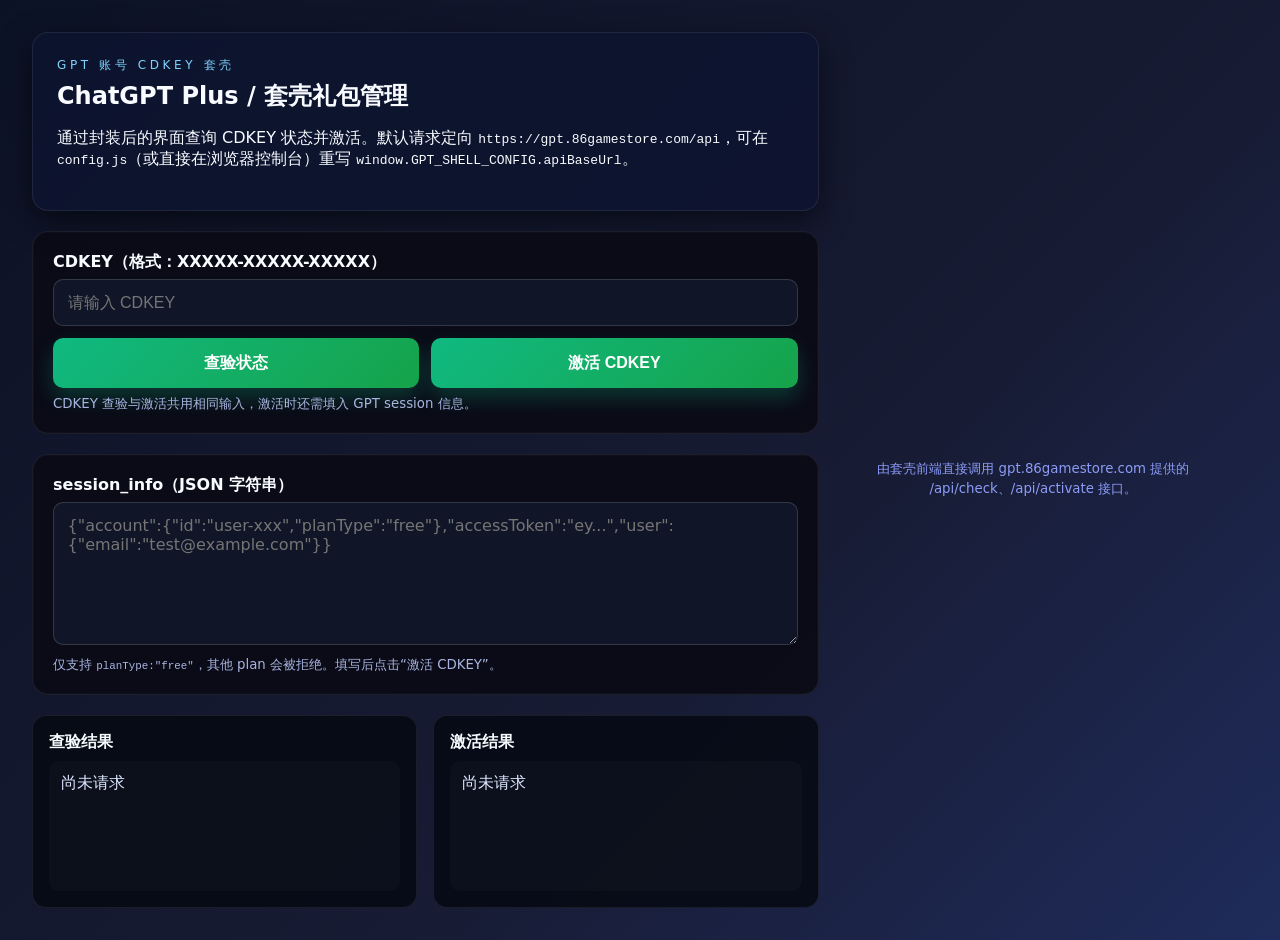
==== index.html @ e4130c11 "Add GPT CDKEY shell" ====
﻿<!doctype html>
<html lang="zh">
  <head>
    <meta charset="utf-8" />
    <meta name="viewport" content="width=device-width, initial-scale=1" />
    <title>GPT CDKEY 套壳</title>
    <link rel="stylesheet" href="styles.css" />
  </head>
  <body>
    <main class="shell-app">
      <section class="intro">
        <p class="eyebrow">GPT 账号 CDKEY 套壳</p>
        <h1>ChatGPT Plus / 套壳礼包管理</h1>
        <p>
          通过封装后的界面查询 CDKEY 状态并激活。默认请求定向
          <code>https://gpt.86gamestore.com/api</code>，可在
          <code>config.js</code>（或直接在浏览器控制台）重写
          <code>window.GPT_SHELL_CONFIG.apiBaseUrl</code>。
        </p>
      </section>

      <section class="card">
        <label for="cdkey-input">CDKEY（格式：XXXXX-XXXXX-XXXXX）</label>
        <input id="cdkey-input" type="text" placeholder="请输入 CDKEY" maxlength="30" autocomplete="off" />
        <div class="button-row">
          <button id="check-button" type="button">查验状态</button>
          <button id="activate-button" type="button">激活 CDKEY</button>
        </div>
        <small class="hint">
          CDKEY 查验与激活共用相同输入，激活时还需填入 GPT session 信息。
        </small>
      </section>

      <section class="card">
        <label for="session-info">session_info（JSON 字符串）</label>
        <textarea id="session-info" rows="6" placeholder='{"account":{"id":"user-xxx","planType":"free"},"accessToken":"ey...","user":{"email":"test@example.com"}}'></textarea>
        <small class="hint">
          仅支持 <code>planType:"free"</code>，其他 plan 会被拒绝。填写后点击“激活 CDKEY”。
        </small>
      </section>

      <section class="results" aria-live="polite">
        <div class="result-card">
          <h2>查验结果</h2>
          <pre id="check-result">尚未请求</pre>
        </div>
        <div class="result-card">
          <h2>激活结果</h2>
          <pre id="activate-result">尚未请求</pre>
        </div>
      </section>
    </main>

    <footer>
      <small>由套壳前端直接调用 gpt.86gamestore.com 提供的 /api/check、/api/activate 接口。</small>
    </footer>

    <script type="module" src="app.js"></script>
  </body>
</html>
---- styles.css ----
﻿:root {
  color-scheme: light;
  font-family: "Noto Sans SC", "Segoe UI", system-ui, sans-serif;
  background-color: #0f111a;
  color: #f8fbff;
}
* {
  box-sizing: border-box;
}
body {
  margin: 0;
  min-height: 100vh;
  background: linear-gradient(135deg, #0c1226, #171b33 60%, #1f2b5a);
  display: flex;
  align-items: center;
  justify-content: center;
  padding: 2rem;
}
.shell-app {
  width: min(960px, 100%);
  display: flex;
  flex-direction: column;
  gap: 1.25rem;
}
.intro {
  background: rgba(13, 21, 48, 0.85);
  border: 1px solid rgba(255, 255, 255, 0.08);
  border-radius: 16px;
  padding: 1.5rem;
  box-shadow: 0 10px 30px rgba(0, 0, 0, 0.55);
}
.eyebrow {
  text-transform: uppercase;
  letter-spacing: 0.3em;
  font-size: 0.75rem;
  margin: 0;
  color: #7dd3fc;
}
.intro h1 {
  margin: 0.4rem 0;
}
.card {
  background: rgba(10, 10, 22, 0.9);
  border-radius: 16px;
  padding: 1.25rem;
  border: 1px solid rgba(255, 255, 255, 0.08);
  box-shadow: inset 0 0 0 1px rgba(255, 255, 255, 0.02);
}
.card label {
  display: block;
  font-weight: 600;
  margin-bottom: 0.35rem;
}
.card input,
.card textarea {
  width: 100%;
  border-radius: 10px;
  border: 1px solid rgba(255, 255, 255, 0.15);
  background: rgba(20, 30, 52, 0.6);
  padding: 0.85rem;
  font-size: 1rem;
  color: inherit;
}
.card textarea {
  font-family: "Noto Sans SC", "Segoe UI", system-ui, sans-serif;
  resize: vertical;
}
.button-row {
  margin-top: 0.75rem;
  display: flex;
  gap: 0.75rem;
}
button {
  flex: 1;
  padding: 0.9rem 1.2rem;
  border: none;
  border-radius: 10px;
  font-size: 1rem;
  font-weight: 600;
  cursor: pointer;
  transition: transform 0.15s ease, box-shadow 0.15s ease;
  background: linear-gradient(135deg, #10b981, #16a34a);
  color: #fff;
  box-shadow: 0 10px 20px rgba(16, 185, 129, 0.25);
}
button:active {
  transform: translateY(1px);
}
button[disabled] {
  opacity: 0.5;
  cursor: not-allowed;
  box-shadow: none;
}
.hint {
  display: block;
  margin-top: 0.45rem;
  color: #a8b5e0;
}
.results {
  display: grid;
  grid-template-columns: repeat(auto-fit, minmax(280px, 1fr));
  gap: 1rem;
}
.result-card {
  background: rgba(6, 10, 20, 0.9);
  border-radius: 14px;
  padding: 1rem;
  border: 1px solid rgba(255, 255, 255, 0.08);
}
.result-card h2 {
  margin: 0 0 0.5rem;
  font-size: 1rem;
}
.result-card pre {
  margin: 0;
  white-space: pre-wrap;
  font-family: "JetBrains Mono", "SFMono-Regular", Consolas, monospace;
  background: rgba(255, 255, 255, 0.02);
  border-radius: 10px;
  padding: 0.75rem;
  min-height: 130px;
  color: #dce6ff;
}
footer {
  margin-top: 1rem;
  text-align: center;
  color: #8c9bf6;
}
@media (max-width: 640px) {
  body {
    padding: 1rem;
  }
  button {
    font-size: 0.95rem;
  }
}
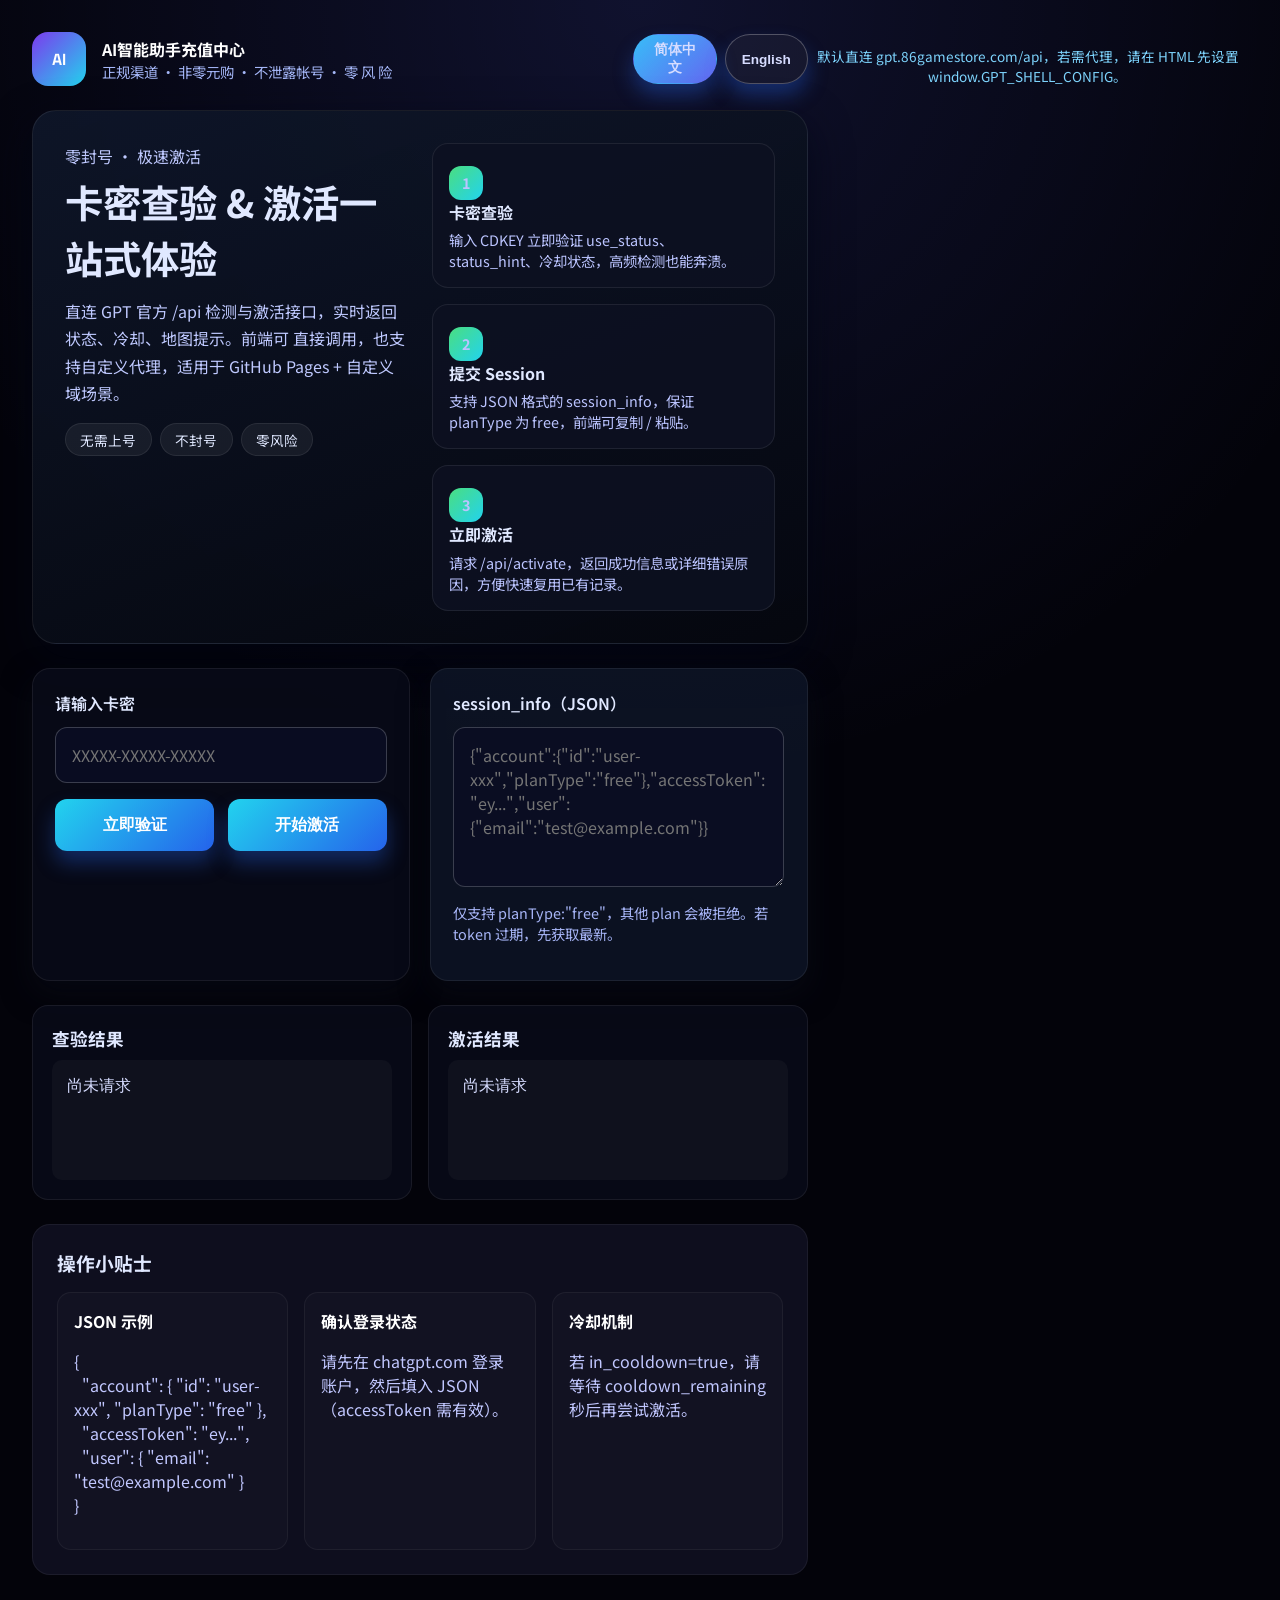
==== commit e9080b67: "Restyle shell UI" ====
--- a/index.html
+++ b/index.html
@@ -4,55 +4,121 @@
     <meta charset="utf-8" />
     <meta name="viewport" content="width=device-width, initial-scale=1" />
     <title>GPT CDKEY 套壳</title>
+    <link rel="preconnect" href="https://fonts.googleapis.com" />
+    <link rel="preconnect" href="https://fonts.gstatic.com" crossorigin />
+    <link
+      href="https://fonts.googleapis.com/css2?family=Noto+Sans+SC:wght@400;500;700&family=Space+Grotesk:wght@500;700&display=swap"
+      rel="stylesheet"
+    />
     <link rel="stylesheet" href="styles.css" />
   </head>
   <body>
-    <main class="shell-app">
-      <section class="intro">
-        <p class="eyebrow">GPT 账号 CDKEY 套壳</p>
-        <h1>ChatGPT Plus / 套壳礼包管理</h1>
-        <p>
-          通过封装后的界面查询 CDKEY 状态并激活。默认请求定向
-          <code>https://gpt.86gamestore.com/api</code>，可在
-          <code>config.js</code>（或直接在浏览器控制台）重写
-          <code>window.GPT_SHELL_CONFIG.apiBaseUrl</code>。
-        </p>
+    <div class="shell-pro">
+      <header class="shell-pro__header">
+        <div class="shell-pro__logo">
+          <span class="logo-mark">AI</span>
+          <div>
+            <strong>AI智能助手充值中心</strong>
+            <p>正规渠道 · 非零元购 · 不泄露帐号 · 零 风 险</p>
+          </div>
+        </div>
+        <div class="shell-pro__lang">
+          <button class="lang active">简体中文</button>
+          <button class="lang">English</button>
+        </div>
+      </header>
+
+      <section class="shell-pro__hero">
+        <div class="hero__content">
+          <p class="eyebrow">零封号 · 极速激活</p>
+          <h1>卡密查验 &amp; 激活一站式体验</h1>
+          <p>
+            直连 GPT 官方 /api 检测与激活接口，实时返回状态、冷却、地图提示。前端可
+            直接调用，也支持自定义代理，适用于 GitHub Pages + 自定义域场景。
+          </p>
+          <div class="hero__badges">
+            <span>无需上号</span>
+            <span>不封号</span>
+            <span>零风险</span>
+          </div>
+        </div>
+        <div class="hero__steps">
+          <article>
+            <p class="step-index">1</p>
+            <h3>卡密查验</h3>
+            <p>输入 CDKEY 立即验证 use_status、status_hint、冷却状态，高频检测也能奔溃。</p>
+          </article>
+          <article>
+            <p class="step-index">2</p>
+            <h3>提交 Session</h3>
+            <p>支持 JSON 格式的 session_info，保证 planType 为 free，前端可复制 / 粘贴。</p>
+          </article>
+          <article>
+            <p class="step-index">3</p>
+            <h3>立即激活</h3>
+            <p>请求 /api/activate，返回成功信息或详细错误原因，方便快速复用已有记录。</p>
+          </article>
+        </div>
       </section>
 
-      <section class="card">
-        <label for="cdkey-input">CDKEY（格式：XXXXX-XXXXX-XXXXX）</label>
-        <input id="cdkey-input" type="text" placeholder="请输入 CDKEY" maxlength="30" autocomplete="off" />
-        <div class="button-row">
-          <button id="check-button" type="button">查验状态</button>
-          <button id="activate-button" type="button">激活 CDKEY</button>
+      <section class="shell-pro__form">
+        <div class="form-card">
+          <label for="cdkey-input">请输入卡密</label>
+          <input id="cdkey-input" type="text" placeholder="XXXXX-XXXXX-XXXXX" maxlength="30" autocomplete="off" />
+          <div class="button-row">
+            <button id="check-button" type="button">立即验证</button>
+            <button id="activate-button" type="button">开始激活</button>
+          </div>
         </div>
-        <small class="hint">
-          CDKEY 查验与激活共用相同输入，激活时还需填入 GPT session 信息。
-        </small>
+        <div class="form-card form-card--secondary">
+          <label for="session-info">session_info（JSON）</label>
+          <textarea
+            id="session-info"
+            rows="5"
+            placeholder='{"account":{"id":"user-xxx","planType":"free"},"accessToken":"ey...","user":{"email":"test@example.com"}}'
+          ></textarea>
+          <p class="note">仅支持 planType:"free"，其他 plan 会被拒绝。若 token 过期，先获取最新。</p>
+        </div>
       </section>
 
-      <section class="card">
-        <label for="session-info">session_info（JSON 字符串）</label>
-        <textarea id="session-info" rows="6" placeholder='{"account":{"id":"user-xxx","planType":"free"},"accessToken":"ey...","user":{"email":"test@example.com"}}'></textarea>
-        <small class="hint">
-          仅支持 <code>planType:"free"</code>，其他 plan 会被拒绝。填写后点击“激活 CDKEY”。
-        </small>
+      <section class="shell-pro__status">
+        <article>
+          <h2>查验结果</h2>
+          <pre id="check-result">尚未请求</pre>
+        </article>
+        <article>
+          <h2>激活结果</h2>
+          <pre id="activate-result">尚未请求</pre>
+        </article>
       </section>
 
-      <section class="results" aria-live="polite">
-        <div class="result-card">
-          <h2>查验结果</h2>
-          <pre id="check-result">尚未请求</pre>
-        </div>
-        <div class="result-card">
-          <h2>激活结果</h2>
-          <pre id="activate-result">尚未请求</pre>
+      <section class="shell-pro__tips">
+        <h3>操作小贴士</h3>
+        <div class="tips-grid">
+          <div>
+            <strong>JSON 示例</strong>
+            <p>
+              {<br />
+              &nbsp;&nbsp;"account": { "id": "user-xxx", "planType": "free" },<br />
+              &nbsp;&nbsp;"accessToken": "ey...",<br />
+              &nbsp;&nbsp;"user": { "email": "test@example.com" }<br />
+              }
+            </p>
+          </div>
+          <div>
+            <strong>确认登录状态</strong>
+            <p>请先在 chatgpt.com 登录账户，然后填入 JSON（accessToken 需有效）。</p>
+          </div>
+          <div>
+            <strong>冷却机制</strong>
+            <p>若 in_cooldown=true，请等待 cooldown_remaining 秒后再尝试激活。</p>
+          </div>
         </div>
       </section>
-    </main>
+    </div>
 
-    <footer>
-      <small>由套壳前端直接调用 gpt.86gamestore.com 提供的 /api/check、/api/activate 接口。</small>
+    <footer class="shell-pro__footer">
+      <p>默认直连 gpt.86gamestore.com/api，若需代理，请在 HTML 先设置 window.GPT_SHELL_CONFIG。</p>
     </footer>
 
     <script type="module" src="app.js"></script>
--- a/styles.css
+++ b/styles.css
@@ -1,8 +1,8 @@
 ﻿:root {
-  color-scheme: light;
-  font-family: "Noto Sans SC", "Segoe UI", system-ui, sans-serif;
-  background-color: #0f111a;
-  color: #f8fbff;
+  color-scheme: dark;
+  font-family: "Noto Sans SC", "Space Grotesk", system-ui, sans-serif;
+  background-color: #04030a;
+  color: #e0e8ff;
 }
 * {
   box-sizing: border-box;
@@ -10,127 +10,250 @@
 body {
   margin: 0;
   min-height: 100vh;
-  background: linear-gradient(135deg, #0c1226, #171b33 60%, #1f2b5a);
-  display: flex;
-  align-items: center;
+  background: radial-gradient(circle at top, rgba(90, 103, 255, 0.15), transparent 45%) #03030a;
+  display: flex;
   justify-content: center;
   padding: 2rem;
 }
-.shell-app {
-  width: min(960px, 100%);
+.shell-pro {
+  width: min(1100px, 100%);
   display: flex;
   flex-direction: column;
+  gap: 1.5rem;
+}
+.shell-pro__header {
+  display: flex;
+  justify-content: space-between;
+  align-items: center;
+}
+.shell-pro__logo {
+  display: flex;
+  align-items: center;
+  gap: 1rem;
+  color: #fefefe;
+}
+.logo-mark {
+  width: 54px;
+  height: 54px;
+  border-radius: 16px;
+  background: linear-gradient(135deg, #7c3aed, #22d3ee);
+  display: grid;
+  place-items: center;
+  font-weight: 700;
+  font-family: "Space Grotesk", sans-serif;
+}
+.shell-pro__logo p {
+  margin: 0;
+  color: #a5b7f8;
+  font-size: 0.9rem;
+}
+.shell-pro__lang {
+  display: flex;
+  gap: 0.5rem;
+}
+.lang {
+  border: 1px solid rgba(255, 255, 255, 0.25);
+  background: rgba(255, 255, 255, 0.04);
+  color: #d6dcff;
+  padding: 0.35rem 0.9rem;
+  border-radius: 999px;
+  font-size: 0.85rem;
+  cursor: pointer;
+}
+.lang.active {
+  background: linear-gradient(135deg, #38bdf8, #6366f1);
+  border-color: transparent;
+}
+.shell-pro__hero {
+  background: linear-gradient(160deg, rgba(15, 23, 42, 0.9), rgba(5, 7, 15, 0.95));
+  border-radius: 24px;
+  padding: 2rem;
+  display: grid;
+  grid-template-columns: repeat(auto-fit, minmax(260px, 1fr));
+  gap: 1.5rem;
+  border: 1px solid rgba(255, 255, 255, 0.08);
+  box-shadow: 0 15px 40px rgba(3, 6, 20, 0.7);
+}
+.hero__content h1 {
+  margin: 0.2rem 0 0.8rem;
+  font-size: clamp(2rem, 3vw, 2.8rem);
+}
+.hero__content p {
+  margin: 0;
+  color: #bfc9ff;
+  line-height: 1.7;
+}
+.hero__badges {
+  margin-top: 1rem;
+  display: flex;
+  flex-wrap: wrap;
+  gap: 0.5rem;
+}
+.hero__badges span {
+  background: rgba(255, 255, 255, 0.06);
+  padding: 0.35rem 0.9rem;
+  border-radius: 999px;
+  font-size: 0.85rem;
+  border: 1px solid rgba(255, 255, 255, 0.08);
+}
+.hero__steps {
+  display: grid;
+  grid-template-columns: repeat(auto-fit, minmax(180px, 1fr));
+  gap: 1rem;
+}
+.hero__steps article {
+  padding: 1rem;
+  border-radius: 16px;
+  border: 1px solid rgba(255, 255, 255, 0.08);
+  background: rgba(14, 17, 33, 0.85);
+}
+.step-index {
+  width: 34px;
+  height: 34px;
+  border-radius: 12px;
+  background: linear-gradient(135deg, #4ade80, #22d3ee);
+  display: grid;
+  place-items: center;
+  font-weight: 700;
+  margin: 0 0 0.5rem;
+}
+.hero__steps h3 {
+  margin: 0;
+  font-size: 1rem;
+}
+.hero__steps p {
+  margin: 0.35rem 0 0;
+  color: #bbc4ff;
+  font-size: 0.9rem;
+}
+.shell-pro__form {
+  display: grid;
+  grid-template-columns: repeat(auto-fit, minmax(280px, 1fr));
   gap: 1.25rem;
 }
-.intro {
-  background: rgba(13, 21, 48, 0.85);
-  border: 1px solid rgba(255, 255, 255, 0.08);
-  border-radius: 16px;
-  padding: 1.5rem;
-  box-shadow: 0 10px 30px rgba(0, 0, 0, 0.55);
-}
-.eyebrow {
-  text-transform: uppercase;
-  letter-spacing: 0.3em;
-  font-size: 0.75rem;
-  margin: 0;
-  color: #7dd3fc;
-}
-.intro h1 {
-  margin: 0.4rem 0;
-}
-.card {
-  background: rgba(10, 10, 22, 0.9);
-  border-radius: 16px;
-  padding: 1.25rem;
-  border: 1px solid rgba(255, 255, 255, 0.08);
-  box-shadow: inset 0 0 0 1px rgba(255, 255, 255, 0.02);
-}
-.card label {
+.form-card {
+  padding: 1.4rem;
+  border-radius: 18px;
+  background: rgba(8, 11, 24, 0.9);
+  border: 1px solid rgba(255, 255, 255, 0.07);
+  box-shadow: 0 12px 30px rgba(7, 10, 21, 0.65);
+}
+.form-card--secondary {
+  background: rgba(15, 23, 42, 0.75);
+}
+.form-card label {
+  font-weight: 600;
   display: block;
-  font-weight: 600;
-  margin-bottom: 0.35rem;
-}
-.card input,
-.card textarea {
+  margin-bottom: 0.75rem;
+}
+.form-card input,
+.form-card textarea {
   width: 100%;
-  border-radius: 10px;
-  border: 1px solid rgba(255, 255, 255, 0.15);
-  background: rgba(20, 30, 52, 0.6);
-  padding: 0.85rem;
+  border-radius: 12px;
+  border: 1px solid rgba(255, 255, 255, 0.2);
+  background: rgba(10, 14, 35, 0.9);
+  padding: 0.95rem;
   font-size: 1rem;
-  color: inherit;
-}
-.card textarea {
-  font-family: "Noto Sans SC", "Segoe UI", system-ui, sans-serif;
+  color: #fff;
+  font-family: inherit;
+}
+.form-card textarea {
   resize: vertical;
+  min-height: 160px;
+}
+.note {
+  margin-top: 0.6rem;
+  color: #a7b5f7;
+  font-size: 0.9rem;
 }
 .button-row {
-  margin-top: 0.75rem;
-  display: flex;
-  gap: 0.75rem;
+  margin-top: 1rem;
+  display: flex;
+  gap: 0.9rem;
 }
 button {
   flex: 1;
-  padding: 0.9rem 1.2rem;
+  padding: 0.95rem 1.2rem;
   border: none;
-  border-radius: 10px;
+  border-radius: 12px;
+  font-weight: 600;
   font-size: 1rem;
-  font-weight: 600;
   cursor: pointer;
-  transition: transform 0.15s ease, box-shadow 0.15s ease;
-  background: linear-gradient(135deg, #10b981, #16a34a);
   color: #fff;
-  box-shadow: 0 10px 20px rgba(16, 185, 129, 0.25);
+  background: linear-gradient(135deg, #22d3ee, #2563eb);
+  transition: transform 0.2s ease, box-shadow 0.2s ease;
+  box-shadow: 0 12px 20px rgba(37, 99, 235, 0.35);
 }
 button:active {
-  transform: translateY(1px);
+  transform: translateY(2px);
 }
 button[disabled] {
   opacity: 0.5;
   cursor: not-allowed;
   box-shadow: none;
 }
-.hint {
+.shell-pro__status {
+  display: grid;
+  grid-template-columns: repeat(auto-fit, minmax(280px, 1fr));
+  gap: 1rem;
+}
+.shell-pro__status article {
+  background: rgba(8, 11, 24, 0.9);
+  border-radius: 16px;
+  border: 1px solid rgba(255, 255, 255, 0.07);
+  padding: 1.2rem;
+}
+.shell-pro__status h2 {
+  margin: 0 0 0.6rem;
+  font-size: 1.1rem;
+}
+.shell-pro__status pre {
+  margin: 0;
+  white-space: pre-wrap;
+  font-family: "Space Grotesk", "JetBrains Mono", monospace;
+  background: rgba(255, 255, 255, 0.03);
+  border-radius: 10px;
+  padding: 0.9rem;
+  min-height: 120px;
+  color: #d6dcff;
+}
+.shell-pro__tips {
+  background: rgba(15, 15, 32, 0.95);
+  border-radius: 18px;
+  border: 1px solid rgba(255, 255, 255, 0.06);
+  padding: 1.5rem;
+}
+.shell-pro__tips h3 {
+  margin-top: 0;
+  margin-bottom: 1rem;
+}
+.tips-grid {
+  display: grid;
+  grid-template-columns: repeat(auto-fit, minmax(220px, 1fr));
+  gap: 1rem;
+}
+.tips-grid div {
+  padding: 1rem;
+  border-radius: 14px;
+  background: rgba(255, 255, 255, 0.02);
+  border: 1px solid rgba(255, 255, 255, 0.05);
+  color: #c1c7ff;
+}
+.tips-grid strong {
   display: block;
-  margin-top: 0.45rem;
-  color: #a8b5e0;
-}
-.results {
-  display: grid;
-  grid-template-columns: repeat(auto-fit, minmax(280px, 1fr));
-  gap: 1rem;
-}
-.result-card {
-  background: rgba(6, 10, 20, 0.9);
-  border-radius: 14px;
-  padding: 1rem;
-  border: 1px solid rgba(255, 255, 255, 0.08);
-}
-.result-card h2 {
-  margin: 0 0 0.5rem;
-  font-size: 1rem;
-}
-.result-card pre {
-  margin: 0;
-  white-space: pre-wrap;
-  font-family: "JetBrains Mono", "SFMono-Regular", Consolas, monospace;
-  background: rgba(255, 255, 255, 0.02);
-  border-radius: 10px;
-  padding: 0.75rem;
-  min-height: 130px;
-  color: #dce6ff;
-}
-footer {
-  margin-top: 1rem;
+  margin-bottom: 0.4rem;
+  color: #fff;
+}
+.shell-pro__footer {
   text-align: center;
-  color: #8c9bf6;
+  color: #7dd3fc;
+  font-size: 0.85rem;
 }
 @media (max-width: 640px) {
   body {
     padding: 1rem;
   }
-  button {
-    font-size: 0.95rem;
+  .button-row {
+    flex-direction: column;
   }
 }
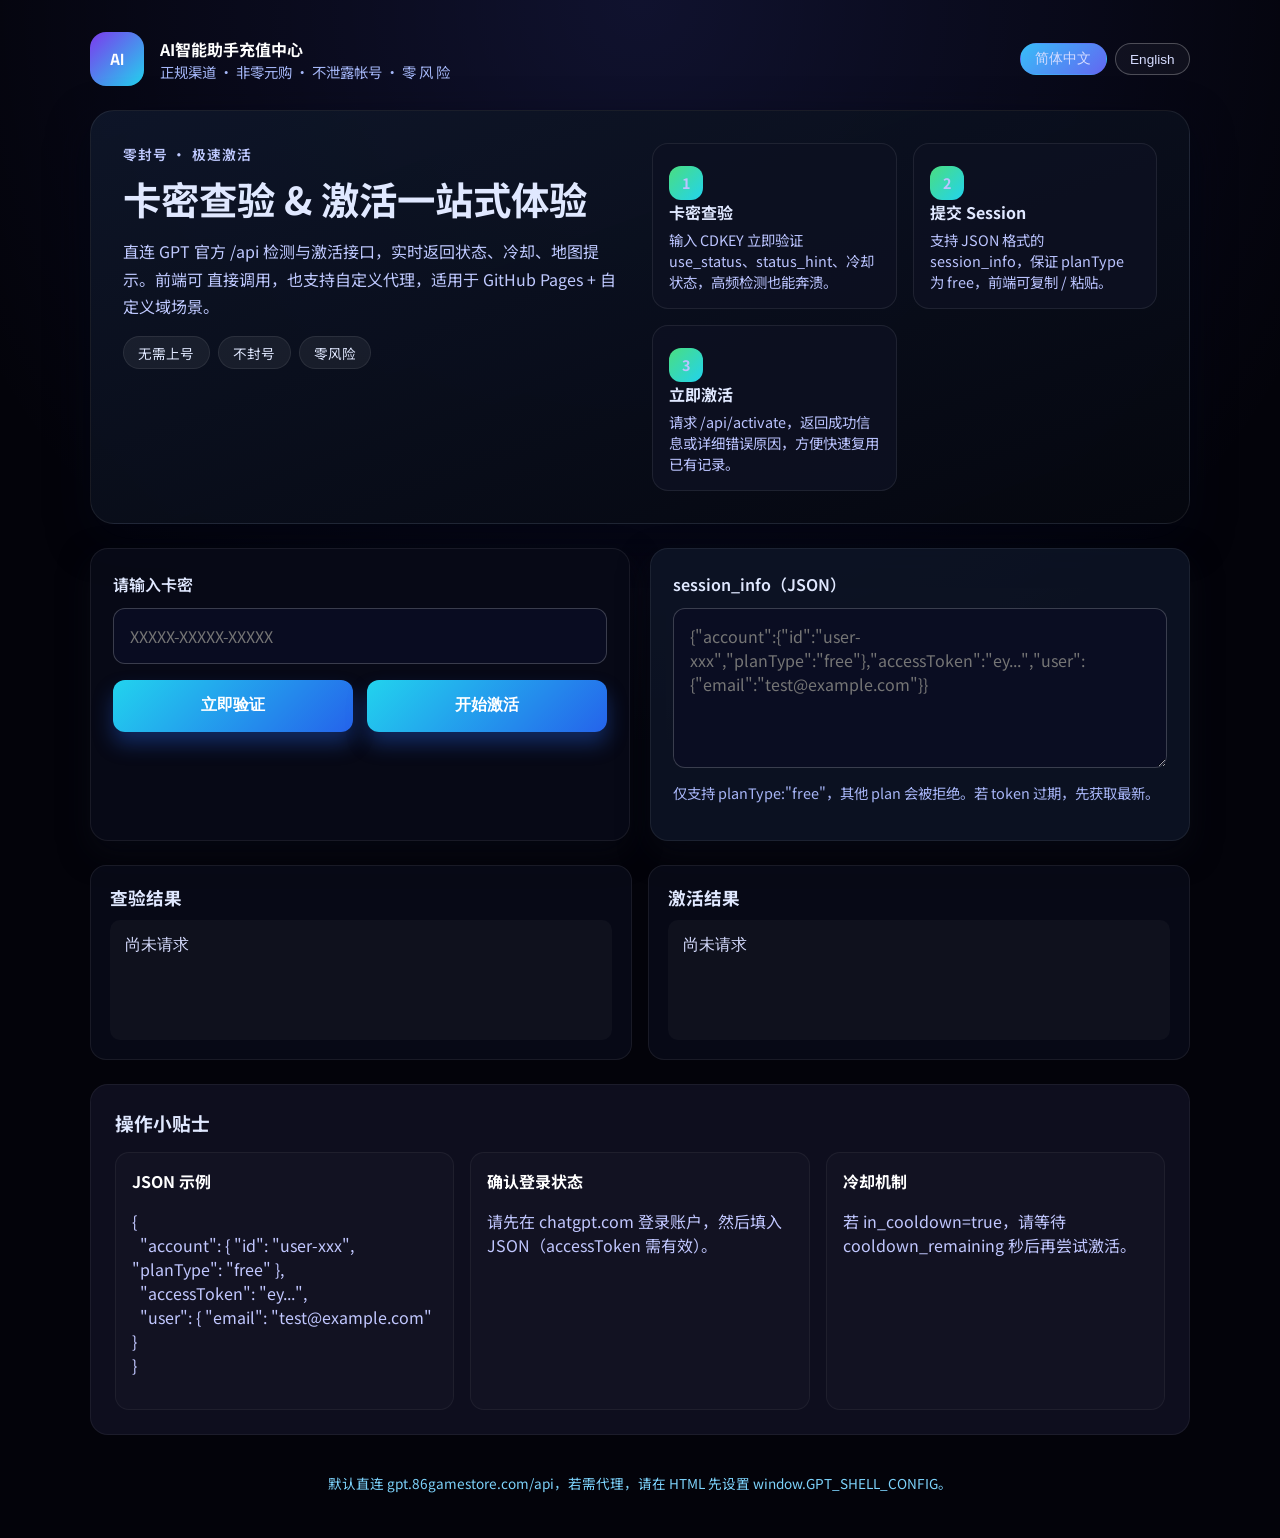
==== commit 5afd9b34: "Fix shell layout alignment" ====
--- a/index.html
+++ b/index.html
@@ -115,11 +115,10 @@
           </div>
         </div>
       </section>
+      <footer class="shell-pro__footer">
+        <p>默认直连 gpt.86gamestore.com/api，若需代理，请在 HTML 先设置 window.GPT_SHELL_CONFIG。</p>
+      </footer>
     </div>
-
-    <footer class="shell-pro__footer">
-      <p>默认直连 gpt.86gamestore.com/api，若需代理，请在 HTML 先设置 window.GPT_SHELL_CONFIG。</p>
-    </footer>
 
     <script type="module" src="app.js"></script>
   </body>
--- a/styles.css
+++ b/styles.css
@@ -20,11 +20,14 @@
   display: flex;
   flex-direction: column;
   gap: 1.5rem;
+  margin: 0 auto;
 }
 .shell-pro__header {
   display: flex;
   justify-content: space-between;
   align-items: center;
+  gap: 1rem;
+  flex-wrap: wrap;
 }
 .shell-pro__logo {
   display: flex;
@@ -59,10 +62,20 @@
   border-radius: 999px;
   font-size: 0.85rem;
   cursor: pointer;
+  flex: 0 0 auto;
+  box-shadow: none;
+  transition: none;
 }
 .lang.active {
   background: linear-gradient(135deg, #38bdf8, #6366f1);
   border-color: transparent;
+}
+.eyebrow {
+  margin: 0;
+  color: #7dd3fc;
+  letter-spacing: 0.08em;
+  font-size: 0.86rem;
+  font-weight: 600;
 }
 .shell-pro__hero {
   background: linear-gradient(160deg, rgba(15, 23, 42, 0.9), rgba(5, 7, 15, 0.95));
@@ -171,7 +184,7 @@
   display: flex;
   gap: 0.9rem;
 }
-button {
+.button-row button {
   flex: 1;
   padding: 0.95rem 1.2rem;
   border: none;
@@ -184,10 +197,10 @@
   transition: transform 0.2s ease, box-shadow 0.2s ease;
   box-shadow: 0 12px 20px rgba(37, 99, 235, 0.35);
 }
-button:active {
+.button-row button:active {
   transform: translateY(2px);
 }
-button[disabled] {
+.button-row button[disabled] {
   opacity: 0.5;
   cursor: not-allowed;
   box-shadow: none;
@@ -253,6 +266,19 @@
   body {
     padding: 1rem;
   }
+  .shell-pro__logo {
+    width: 100%;
+  }
+  .shell-pro__lang {
+    width: 100%;
+    justify-content: flex-start;
+  }
+  .shell-pro__hero {
+    padding: 1.25rem;
+  }
+  .form-card {
+    padding: 1rem;
+  }
   .button-row {
     flex-direction: column;
   }
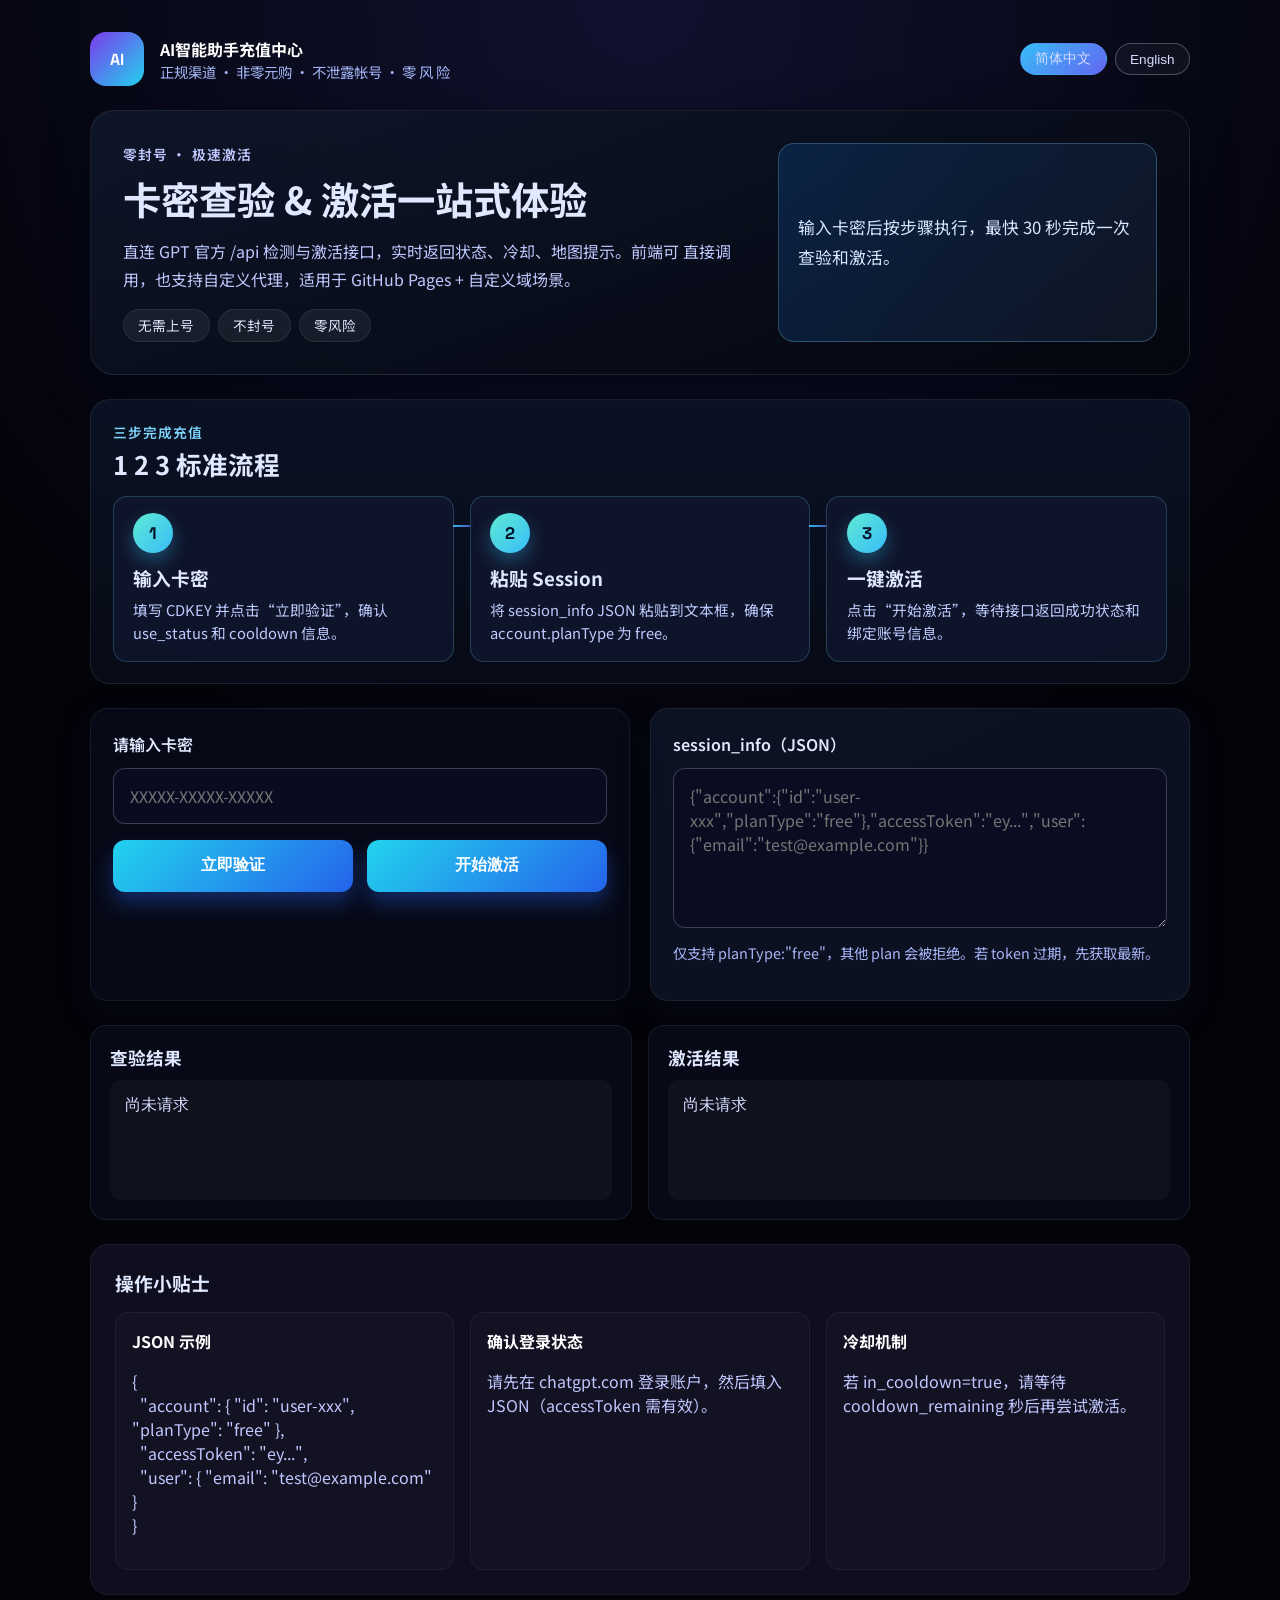
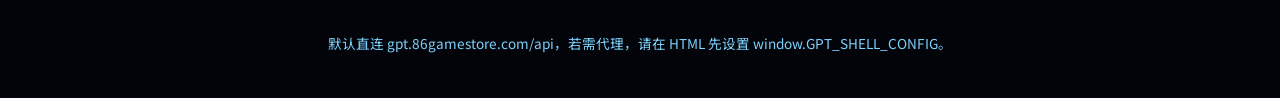
==== commit cb482f82: "Add explicit 1-2-3 flow section" ====
--- a/index.html
+++ b/index.html
@@ -42,23 +42,33 @@
             <span>零风险</span>
           </div>
         </div>
-        <div class="hero__steps">
-          <article>
-            <p class="step-index">1</p>
-            <h3>卡密查验</h3>
-            <p>输入 CDKEY 立即验证 use_status、status_hint、冷却状态，高频检测也能奔溃。</p>
-          </article>
-          <article>
-            <p class="step-index">2</p>
-            <h3>提交 Session</h3>
-            <p>支持 JSON 格式的 session_info，保证 planType 为 free，前端可复制 / 粘贴。</p>
-          </article>
-          <article>
-            <p class="step-index">3</p>
-            <h3>立即激活</h3>
-            <p>请求 /api/activate，返回成功信息或详细错误原因，方便快速复用已有记录。</p>
-          </article>
+        <div class="hero__cta">
+          <p>输入卡密后按步骤执行，最快 30 秒完成一次查验和激活。</p>
         </div>
+      </section>
+
+      <section class="shell-pro__flow">
+        <div class="flow-head">
+          <p class="eyebrow">三步完成充值</p>
+          <h2>1 2 3 标准流程</h2>
+        </div>
+        <ol class="flow-list">
+          <li class="flow-item">
+            <span class="flow-num">1</span>
+            <h3>输入卡密</h3>
+            <p>填写 CDKEY 并点击“立即验证”，确认 use_status 和 cooldown 信息。</p>
+          </li>
+          <li class="flow-item">
+            <span class="flow-num">2</span>
+            <h3>粘贴 Session</h3>
+            <p>将 session_info JSON 粘贴到文本框，确保 account.planType 为 free。</p>
+          </li>
+          <li class="flow-item">
+            <span class="flow-num">3</span>
+            <h3>一键激活</h3>
+            <p>点击“开始激活”，等待接口返回成功状态和绑定账号信息。</p>
+          </li>
+        </ol>
       </section>
 
       <section class="shell-pro__form">
--- a/styles.css
+++ b/styles.css
@@ -82,7 +82,7 @@
   border-radius: 24px;
   padding: 2rem;
   display: grid;
-  grid-template-columns: repeat(auto-fit, minmax(260px, 1fr));
+  grid-template-columns: 1.25fr 0.75fr;
   gap: 1.5rem;
   border: 1px solid rgba(255, 255, 255, 0.08);
   box-shadow: 0 15px 40px rgba(3, 6, 20, 0.7);
@@ -109,35 +109,76 @@
   font-size: 0.85rem;
   border: 1px solid rgba(255, 255, 255, 0.08);
 }
-.hero__steps {
-  display: grid;
-  grid-template-columns: repeat(auto-fit, minmax(180px, 1fr));
-  gap: 1rem;
-}
-.hero__steps article {
-  padding: 1rem;
+.hero__cta {
+  border: 1px solid rgba(125, 211, 252, 0.28);
   border-radius: 16px;
+  background: linear-gradient(130deg, rgba(11, 42, 84, 0.7), rgba(17, 24, 39, 0.82));
+  padding: 1.2rem;
+  display: grid;
+  align-content: center;
+}
+.hero__cta p {
+  margin: 0;
+  color: #d8e6ff;
+  font-size: 1.05rem;
+  line-height: 1.8;
+}
+.shell-pro__flow {
+  border-radius: 20px;
   border: 1px solid rgba(255, 255, 255, 0.08);
-  background: rgba(14, 17, 33, 0.85);
-}
-.step-index {
-  width: 34px;
-  height: 34px;
-  border-radius: 12px;
-  background: linear-gradient(135deg, #4ade80, #22d3ee);
+  background: linear-gradient(180deg, rgba(10, 18, 36, 0.95), rgba(8, 12, 24, 0.9));
+  padding: 1.35rem;
+}
+.flow-head h2 {
+  margin: 0.2rem 0 0.9rem;
+  font-size: clamp(1.2rem, 2.2vw, 1.6rem);
+}
+.flow-list {
+  list-style: none;
+  margin: 0;
+  padding: 0;
+  display: grid;
+  grid-template-columns: repeat(3, minmax(0, 1fr));
+  gap: 1rem;
+}
+.flow-item {
+  position: relative;
+  padding: 1rem 1rem 1rem 1.2rem;
+  border-radius: 14px;
+  border: 1px solid rgba(125, 211, 252, 0.22);
+  background: rgba(15, 22, 44, 0.88);
+  min-height: 165px;
+}
+.flow-item:not(:last-child)::after {
+  content: "";
+  position: absolute;
+  top: 28px;
+  right: -20px;
+  width: 20px;
+  height: 2px;
+  background: linear-gradient(90deg, rgba(56, 189, 248, 0.95), rgba(99, 102, 241, 0.7));
+}
+.flow-num {
+  width: 40px;
+  height: 40px;
+  border-radius: 999px;
   display: grid;
   place-items: center;
+  font-family: "Space Grotesk", sans-serif;
   font-weight: 700;
-  margin: 0 0 0.5rem;
-}
-.hero__steps h3 {
-  margin: 0;
-  font-size: 1rem;
-}
-.hero__steps p {
-  margin: 0.35rem 0 0;
-  color: #bbc4ff;
-  font-size: 0.9rem;
+  font-size: 1.05rem;
+  color: #041026;
+  background: linear-gradient(135deg, #5eead4, #38bdf8);
+  box-shadow: 0 8px 18px rgba(56, 189, 248, 0.35);
+}
+.flow-item h3 {
+  margin: 0.65rem 0 0.45rem;
+}
+.flow-item p {
+  margin: 0;
+  color: #beccff;
+  line-height: 1.6;
+  font-size: 0.92rem;
 }
 .shell-pro__form {
   display: grid;
@@ -275,6 +316,22 @@
   }
   .shell-pro__hero {
     padding: 1.25rem;
+    grid-template-columns: 1fr;
+  }
+  .shell-pro__flow {
+    padding: 1rem;
+  }
+  .flow-list {
+    grid-template-columns: 1fr;
+  }
+  .flow-item:not(:last-child)::after {
+    top: auto;
+    bottom: -10px;
+    right: auto;
+    left: calc(50% - 1px);
+    width: 2px;
+    height: 10px;
+    background: linear-gradient(180deg, rgba(56, 189, 248, 0.95), rgba(99, 102, 241, 0.65));
   }
   .form-card {
     padding: 1rem;
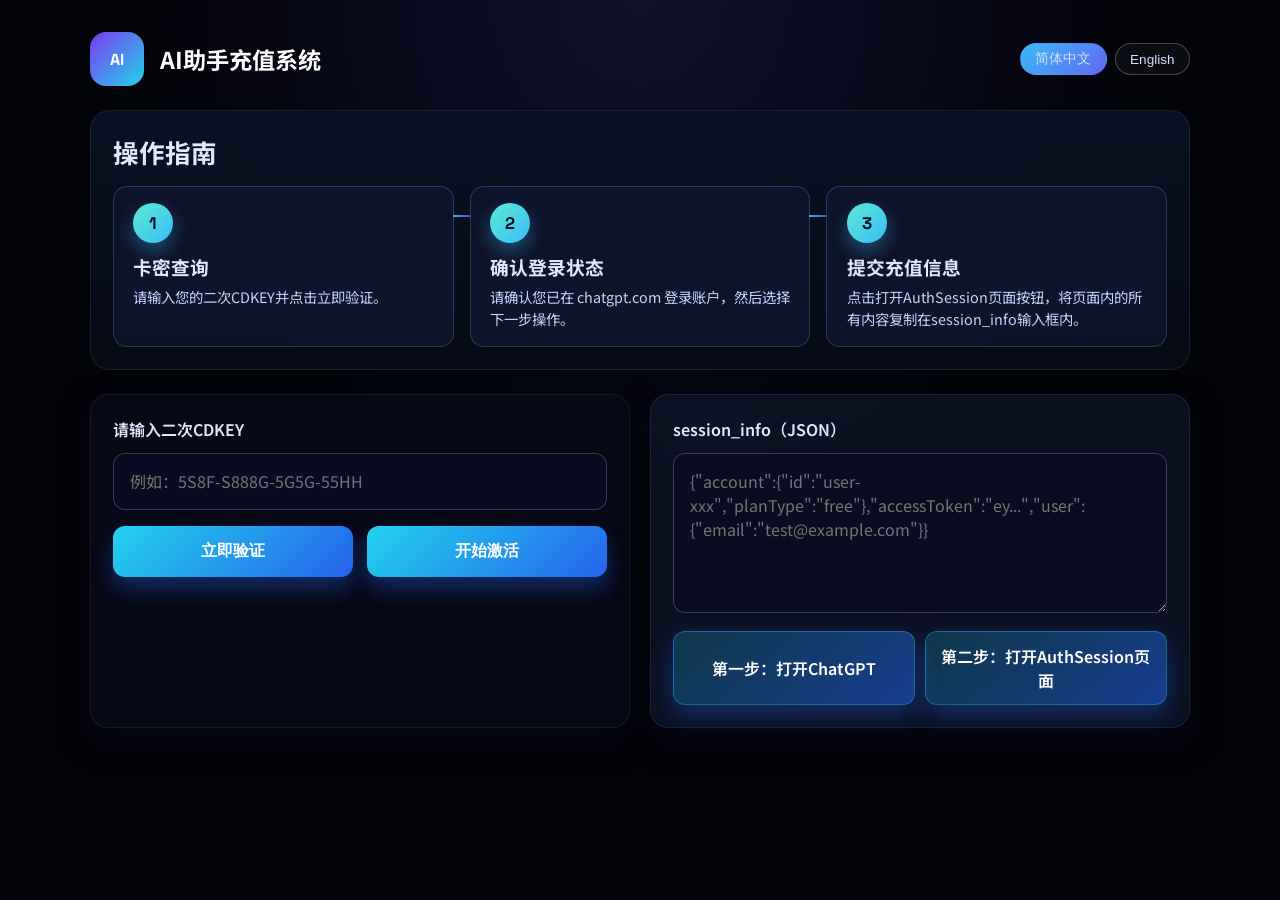
==== commit 204c7643: "Integrate alias CDKEY flow and Cloudflare worker setup" ====
--- a/index.html
+++ b/index.html
@@ -3,133 +3,113 @@
   <head>
     <meta charset="utf-8" />
     <meta name="viewport" content="width=device-width, initial-scale=1" />
-    <title>GPT CDKEY 套壳</title>
+    <title>AI助手充值系统</title>
     <link rel="preconnect" href="https://fonts.googleapis.com" />
     <link rel="preconnect" href="https://fonts.gstatic.com" crossorigin />
     <link
       href="https://fonts.googleapis.com/css2?family=Noto+Sans+SC:wght@400;500;700&family=Space+Grotesk:wght@500;700&display=swap"
       rel="stylesheet"
     />
-    <link rel="stylesheet" href="styles.css" />
+    <link rel="stylesheet" href="styles.css?v=20260401a" />
   </head>
   <body>
     <div class="shell-pro">
       <header class="shell-pro__header">
         <div class="shell-pro__logo">
           <span class="logo-mark">AI</span>
-          <div>
-            <strong>AI智能助手充值中心</strong>
-            <p>正规渠道 · 非零元购 · 不泄露帐号 · 零 风 险</p>
-          </div>
+          <strong data-i18n="brandTitle">AI助手充值系统</strong>
         </div>
         <div class="shell-pro__lang">
-          <button class="lang active">简体中文</button>
-          <button class="lang">English</button>
+          <button class="lang active" type="button" data-lang="zh">简体中文</button>
+          <button class="lang" type="button" data-lang="en">English</button>
         </div>
       </header>
 
-      <section class="shell-pro__hero">
-        <div class="hero__content">
-          <p class="eyebrow">零封号 · 极速激活</p>
-          <h1>卡密查验 &amp; 激活一站式体验</h1>
-          <p>
-            直连 GPT 官方 /api 检测与激活接口，实时返回状态、冷却、地图提示。前端可
-            直接调用，也支持自定义代理，适用于 GitHub Pages + 自定义域场景。
-          </p>
-          <div class="hero__badges">
-            <span>无需上号</span>
-            <span>不封号</span>
-            <span>零风险</span>
-          </div>
-        </div>
-        <div class="hero__cta">
-          <p>输入卡密后按步骤执行，最快 30 秒完成一次查验和激活。</p>
-        </div>
-      </section>
-
       <section class="shell-pro__flow">
         <div class="flow-head">
-          <p class="eyebrow">三步完成充值</p>
-          <h2>1 2 3 标准流程</h2>
+          <h2 data-i18n="guideTitle">操作指南</h2>
         </div>
         <ol class="flow-list">
           <li class="flow-item">
             <span class="flow-num">1</span>
-            <h3>输入卡密</h3>
-            <p>填写 CDKEY 并点击“立即验证”，确认 use_status 和 cooldown 信息。</p>
+            <h3 data-i18n="guideStep1Title">卡密查询</h3>
+            <p data-i18n="guideStep1Body">请输入您的二次CDKEY并点击立即验证。</p>
           </li>
           <li class="flow-item">
             <span class="flow-num">2</span>
-            <h3>粘贴 Session</h3>
-            <p>将 session_info JSON 粘贴到文本框，确保 account.planType 为 free。</p>
+            <h3 data-i18n="guideStep2Title">确认登录状态</h3>
+            <p data-i18n="guideStep2Body">请确认您已在 chatgpt.com 登录账户，然后选择下一步操作。</p>
           </li>
           <li class="flow-item">
             <span class="flow-num">3</span>
-            <h3>一键激活</h3>
-            <p>点击“开始激活”，等待接口返回成功状态和绑定账号信息。</p>
+            <h3 data-i18n="guideStep3Title">提交充值信息</h3>
+            <p data-i18n="guideStep3Body">点击打开AuthSession页面按钮，将页面内的所有内容复制在session_info输入框内。</p>
           </li>
         </ol>
       </section>
 
       <section class="shell-pro__form">
         <div class="form-card">
-          <label for="cdkey-input">请输入卡密</label>
-          <input id="cdkey-input" type="text" placeholder="XXXXX-XXXXX-XXXXX" maxlength="30" autocomplete="off" />
+          <label for="cdkey-input" data-i18n="cdkeyLabel">请输入二次CDKEY</label>
+          <input
+            id="cdkey-input"
+            type="text"
+            data-i18n-placeholder="cdkeyPlaceholder"
+            placeholder="例如：5S8F-S888G-5G5G-55HH"
+            maxlength="30"
+            autocomplete="off"
+          />
           <div class="button-row">
-            <button id="check-button" type="button">立即验证</button>
-            <button id="activate-button" type="button">开始激活</button>
+            <button id="check-button" type="button" data-i18n="checkButton">立即验证</button>
+            <button id="activate-button" type="button" data-i18n="activateButton">开始激活</button>
           </div>
         </div>
         <div class="form-card form-card--secondary">
-          <label for="session-info">session_info（JSON）</label>
+          <label for="session-info" data-i18n="sessionLabel">session_info（JSON）</label>
           <textarea
             id="session-info"
             rows="5"
+            data-i18n-placeholder="sessionPlaceholder"
             placeholder='{"account":{"id":"user-xxx","planType":"free"},"accessToken":"ey...","user":{"email":"test@example.com"}}'
           ></textarea>
-          <p class="note">仅支持 planType:"free"，其他 plan 会被拒绝。若 token 过期，先获取最新。</p>
+          <div class="auth-actions">
+            <a
+              class="action-link"
+              href="https://chatgpt.com/"
+              target="_blank"
+              rel="noopener noreferrer"
+              data-i18n="openChatgpt"
+              >打开 ChatGPT</a
+            >
+            <a
+              class="action-link"
+              href="https://chatgpt.com/api/auth/session"
+              target="_blank"
+              rel="noopener noreferrer"
+              data-i18n="openAuthSession"
+              >打开 AuthSession 页面</a
+            >
+          </div>
         </div>
       </section>
 
       <section class="shell-pro__status">
-        <article>
-          <h2>查验结果</h2>
+        <article id="check-result-card" class="is-hidden">
+          <h2 data-i18n="checkResultTitle">查验结果</h2>
           <pre id="check-result">尚未请求</pre>
         </article>
-        <article>
-          <h2>激活结果</h2>
+        <article id="activate-result-card" class="is-hidden">
+          <h2 data-i18n="activateResultTitle">激活结果</h2>
           <pre id="activate-result">尚未请求</pre>
         </article>
       </section>
-
-      <section class="shell-pro__tips">
-        <h3>操作小贴士</h3>
-        <div class="tips-grid">
-          <div>
-            <strong>JSON 示例</strong>
-            <p>
-              {<br />
-              &nbsp;&nbsp;"account": { "id": "user-xxx", "planType": "free" },<br />
-              &nbsp;&nbsp;"accessToken": "ey...",<br />
-              &nbsp;&nbsp;"user": { "email": "test@example.com" }<br />
-              }
-            </p>
-          </div>
-          <div>
-            <strong>确认登录状态</strong>
-            <p>请先在 chatgpt.com 登录账户，然后填入 JSON（accessToken 需有效）。</p>
-          </div>
-          <div>
-            <strong>冷却机制</strong>
-            <p>若 in_cooldown=true，请等待 cooldown_remaining 秒后再尝试激活。</p>
-          </div>
-        </div>
-      </section>
-      <footer class="shell-pro__footer">
-        <p>默认直连 gpt.86gamestore.com/api，若需代理，请在 HTML 先设置 window.GPT_SHELL_CONFIG。</p>
-      </footer>
     </div>
 
-    <script type="module" src="app.js"></script>
+    <script>
+      window.GPT_SHELL_CONFIG = {
+        aliasApiBaseUrl: "https://alias-service.ccmyqs.workers.dev/v1/alias"
+      };
+    </script>
+    <script type="module" src="app.js?v=20260401b"></script>
   </body>
 </html>
--- a/styles.css
+++ b/styles.css
@@ -4,9 +4,11 @@
   background-color: #04030a;
   color: #e0e8ff;
 }
+
 * {
   box-sizing: border-box;
 }
+
 body {
   margin: 0;
   min-height: 100vh;
@@ -15,6 +17,7 @@
   justify-content: center;
   padding: 2rem;
 }
+
 .shell-pro {
   width: min(1100px, 100%);
   display: flex;
@@ -22,6 +25,7 @@
   gap: 1.5rem;
   margin: 0 auto;
 }
+
 .shell-pro__header {
   display: flex;
   justify-content: space-between;
@@ -29,12 +33,14 @@
   gap: 1rem;
   flex-wrap: wrap;
 }
+
 .shell-pro__logo {
   display: flex;
   align-items: center;
   gap: 1rem;
   color: #fefefe;
 }
+
 .logo-mark {
   width: 54px;
   height: 54px;
@@ -45,15 +51,16 @@
   font-weight: 700;
   font-family: "Space Grotesk", sans-serif;
 }
-.shell-pro__logo p {
-  margin: 0;
-  color: #a5b7f8;
-  font-size: 0.9rem;
-}
+
+.shell-pro__logo strong {
+  font-size: clamp(1.2rem, 2vw, 1.45rem);
+}
+
 .shell-pro__lang {
   display: flex;
   gap: 0.5rem;
 }
+
 .lang {
   border: 1px solid rgba(255, 255, 255, 0.25);
   background: rgba(255, 255, 255, 0.04);
@@ -66,89 +73,63 @@
   box-shadow: none;
   transition: none;
 }
+
 .lang.active {
   background: linear-gradient(135deg, #38bdf8, #6366f1);
   border-color: transparent;
 }
-.eyebrow {
-  margin: 0;
-  color: #7dd3fc;
-  letter-spacing: 0.08em;
-  font-size: 0.86rem;
+
+.action-link {
+  display: inline-grid;
+  place-items: center;
+  text-decoration: none;
+  text-align: center;
+  padding: 0.75rem 0.95rem;
+  border-radius: 12px;
   font-weight: 600;
-}
-.shell-pro__hero {
-  background: linear-gradient(160deg, rgba(15, 23, 42, 0.9), rgba(5, 7, 15, 0.95));
-  border-radius: 24px;
-  padding: 2rem;
-  display: grid;
-  grid-template-columns: 1.25fr 0.75fr;
-  gap: 1.5rem;
-  border: 1px solid rgba(255, 255, 255, 0.08);
-  box-shadow: 0 15px 40px rgba(3, 6, 20, 0.7);
-}
-.hero__content h1 {
-  margin: 0.2rem 0 0.8rem;
-  font-size: clamp(2rem, 3vw, 2.8rem);
-}
-.hero__content p {
-  margin: 0;
-  color: #bfc9ff;
-  line-height: 1.7;
-}
-.hero__badges {
-  margin-top: 1rem;
-  display: flex;
-  flex-wrap: wrap;
-  gap: 0.5rem;
-}
-.hero__badges span {
-  background: rgba(255, 255, 255, 0.06);
-  padding: 0.35rem 0.9rem;
-  border-radius: 999px;
-  font-size: 0.85rem;
-  border: 1px solid rgba(255, 255, 255, 0.08);
-}
-.hero__cta {
-  border: 1px solid rgba(125, 211, 252, 0.28);
-  border-radius: 16px;
-  background: linear-gradient(130deg, rgba(11, 42, 84, 0.7), rgba(17, 24, 39, 0.82));
-  padding: 1.2rem;
-  display: grid;
-  align-content: center;
-}
-.hero__cta p {
-  margin: 0;
-  color: #d8e6ff;
-  font-size: 1.05rem;
-  line-height: 1.8;
-}
+  color: #fff;
+  border: 1px solid rgba(56, 189, 248, 0.35);
+  background: linear-gradient(140deg, rgba(34, 211, 238, 0.2), rgba(37, 99, 235, 0.55));
+  box-shadow: 0 10px 24px rgba(37, 99, 235, 0.35);
+}
+
+.action-link:active {
+  transform: translateY(1px);
+}
+
 .shell-pro__flow {
   border-radius: 20px;
   border: 1px solid rgba(255, 255, 255, 0.08);
   background: linear-gradient(180deg, rgba(10, 18, 36, 0.95), rgba(8, 12, 24, 0.9));
   padding: 1.35rem;
 }
+
 .flow-head h2 {
-  margin: 0.2rem 0 0.9rem;
+  margin: 0;
   font-size: clamp(1.2rem, 2.2vw, 1.6rem);
 }
+
 .flow-list {
   list-style: none;
-  margin: 0;
+  margin: 1rem 0 0;
   padding: 0;
   display: grid;
   grid-template-columns: repeat(3, minmax(0, 1fr));
   gap: 1rem;
 }
+
 .flow-item {
   position: relative;
   padding: 1rem 1rem 1rem 1.2rem;
   border-radius: 14px;
   border: 1px solid rgba(125, 211, 252, 0.22);
   background: rgba(15, 22, 44, 0.88);
-  min-height: 165px;
-}
+  min-height: 160px;
+  display: flex;
+  flex-direction: column;
+  justify-content: flex-start;
+}
+
 .flow-item:not(:last-child)::after {
   content: "";
   position: absolute;
@@ -158,6 +139,7 @@
   height: 2px;
   background: linear-gradient(90deg, rgba(56, 189, 248, 0.95), rgba(99, 102, 241, 0.7));
 }
+
 .flow-num {
   width: 40px;
   height: 40px;
@@ -171,20 +153,24 @@
   background: linear-gradient(135deg, #5eead4, #38bdf8);
   box-shadow: 0 8px 18px rgba(56, 189, 248, 0.35);
 }
+
 .flow-item h3 {
-  margin: 0.65rem 0 0.45rem;
-}
+  margin: 0.65rem 0 0.35rem;
+}
+
 .flow-item p {
   margin: 0;
-  color: #beccff;
-  line-height: 1.6;
-  font-size: 0.92rem;
-}
+  color: #c5d4ff;
+  line-height: 1.55;
+  font-size: 0.9rem;
+}
+
 .shell-pro__form {
   display: grid;
   grid-template-columns: repeat(auto-fit, minmax(280px, 1fr));
   gap: 1.25rem;
 }
+
 .form-card {
   padding: 1.4rem;
   border-radius: 18px;
@@ -192,14 +178,17 @@
   border: 1px solid rgba(255, 255, 255, 0.07);
   box-shadow: 0 12px 30px rgba(7, 10, 21, 0.65);
 }
+
 .form-card--secondary {
   background: rgba(15, 23, 42, 0.75);
 }
+
 .form-card label {
   font-weight: 600;
   display: block;
   margin-bottom: 0.75rem;
 }
+
 .form-card input,
 .form-card textarea {
   width: 100%;
@@ -211,20 +200,25 @@
   color: #fff;
   font-family: inherit;
 }
+
 .form-card textarea {
   resize: vertical;
   min-height: 160px;
 }
-.note {
-  margin-top: 0.6rem;
-  color: #a7b5f7;
-  font-size: 0.9rem;
-}
+
+.auth-actions {
+  margin-top: 0.8rem;
+  display: grid;
+  grid-template-columns: repeat(2, minmax(150px, 1fr));
+  gap: 0.6rem;
+}
+
 .button-row {
   margin-top: 1rem;
   display: flex;
   gap: 0.9rem;
 }
+
 .button-row button {
   flex: 1;
   padding: 0.95rem 1.2rem;
@@ -238,29 +232,44 @@
   transition: transform 0.2s ease, box-shadow 0.2s ease;
   box-shadow: 0 12px 20px rgba(37, 99, 235, 0.35);
 }
+
 .button-row button:active {
   transform: translateY(2px);
 }
+
 .button-row button[disabled] {
   opacity: 0.5;
   cursor: not-allowed;
   box-shadow: none;
 }
+
 .shell-pro__status {
   display: grid;
   grid-template-columns: repeat(auto-fit, minmax(280px, 1fr));
   gap: 1rem;
 }
+
 .shell-pro__status article {
   background: rgba(8, 11, 24, 0.9);
   border-radius: 16px;
   border: 1px solid rgba(255, 255, 255, 0.07);
   padding: 1.2rem;
 }
+
+.shell-pro__status article.is-hidden {
+  display: none;
+}
+
+.shell-pro__status article.is-visible {
+  display: block;
+  animation: result-pop 0.28s ease-out;
+}
+
 .shell-pro__status h2 {
   margin: 0 0 0.6rem;
   font-size: 1.1rem;
 }
+
 .shell-pro__status pre {
   margin: 0;
   white-space: pre-wrap;
@@ -271,59 +280,40 @@
   min-height: 120px;
   color: #d6dcff;
 }
-.shell-pro__tips {
-  background: rgba(15, 15, 32, 0.95);
-  border-radius: 18px;
-  border: 1px solid rgba(255, 255, 255, 0.06);
-  padding: 1.5rem;
-}
-.shell-pro__tips h3 {
-  margin-top: 0;
-  margin-bottom: 1rem;
-}
-.tips-grid {
-  display: grid;
-  grid-template-columns: repeat(auto-fit, minmax(220px, 1fr));
-  gap: 1rem;
-}
-.tips-grid div {
-  padding: 1rem;
-  border-radius: 14px;
-  background: rgba(255, 255, 255, 0.02);
-  border: 1px solid rgba(255, 255, 255, 0.05);
-  color: #c1c7ff;
-}
-.tips-grid strong {
-  display: block;
-  margin-bottom: 0.4rem;
-  color: #fff;
-}
-.shell-pro__footer {
-  text-align: center;
-  color: #7dd3fc;
-  font-size: 0.85rem;
-}
+
+@keyframes result-pop {
+  from {
+    opacity: 0;
+    transform: translateY(10px);
+  }
+  to {
+    opacity: 1;
+    transform: translateY(0);
+  }
+}
+
 @media (max-width: 640px) {
   body {
     padding: 1rem;
   }
+
   .shell-pro__logo {
     width: 100%;
   }
+
   .shell-pro__lang {
     width: 100%;
     justify-content: flex-start;
   }
-  .shell-pro__hero {
-    padding: 1.25rem;
-    grid-template-columns: 1fr;
-  }
+
   .shell-pro__flow {
     padding: 1rem;
   }
+
   .flow-list {
     grid-template-columns: 1fr;
   }
+
   .flow-item:not(:last-child)::after {
     top: auto;
     bottom: -10px;
@@ -333,9 +323,15 @@
     height: 10px;
     background: linear-gradient(180deg, rgba(56, 189, 248, 0.95), rgba(99, 102, 241, 0.65));
   }
+
   .form-card {
     padding: 1rem;
   }
+
+  .auth-actions {
+    grid-template-columns: 1fr;
+  }
+
   .button-row {
     flex-direction: column;
   }
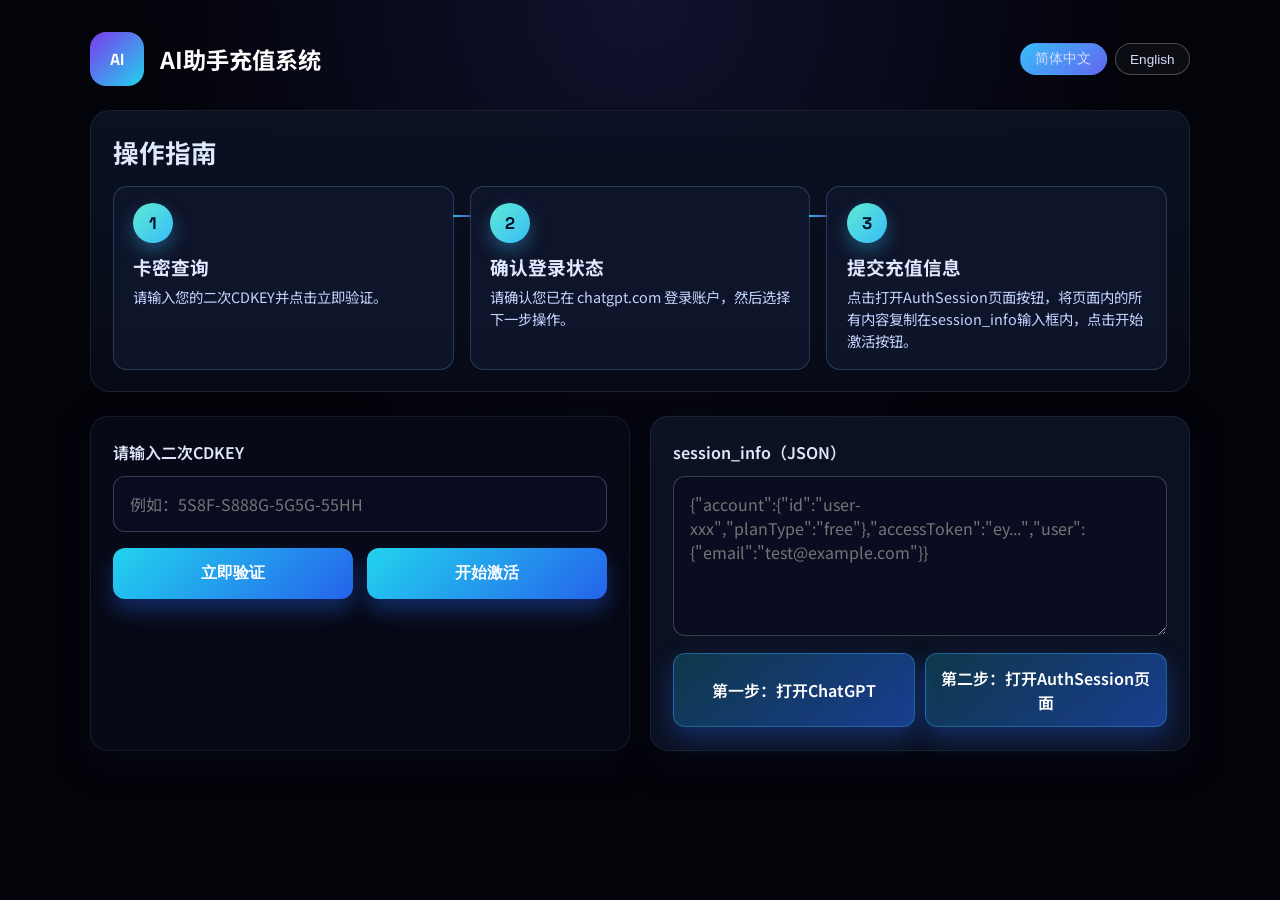
==== commit 290f9606: "Update step 3 instruction text" ====
--- a/index.html
+++ b/index.html
@@ -43,7 +43,7 @@
           <li class="flow-item">
             <span class="flow-num">3</span>
             <h3 data-i18n="guideStep3Title">提交充值信息</h3>
-            <p data-i18n="guideStep3Body">点击打开AuthSession页面按钮，将页面内的所有内容复制在session_info输入框内。</p>
+            <p data-i18n="guideStep3Body">点击打开AuthSession页面按钮，将页面内的所有内容复制在session_info输入框内，点击开始激活按钮。</p>
           </li>
         </ol>
       </section>
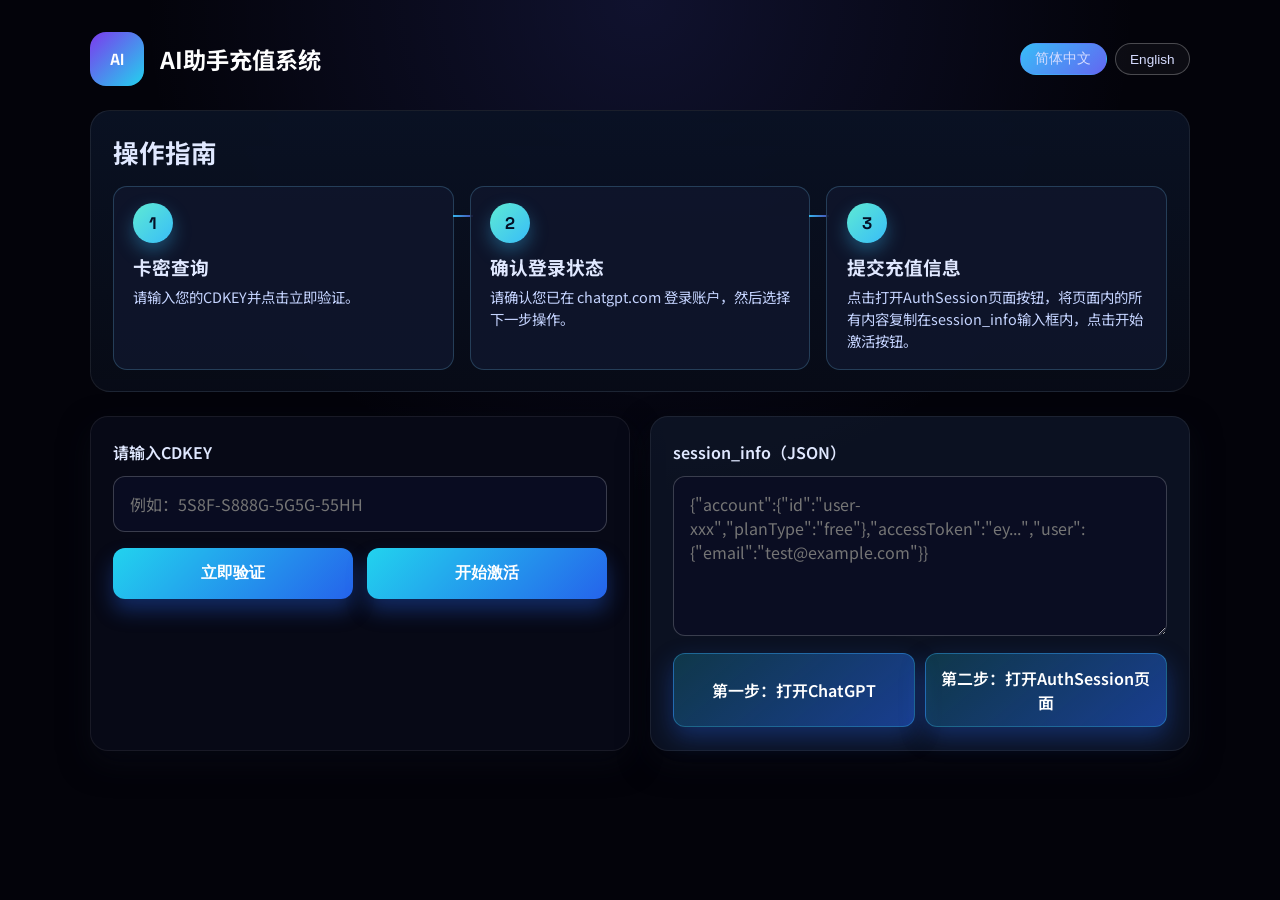
==== commit 0f1ce2a3: "Update UI text from 二次CDKEY to CDKEY" ====
--- a/index.html
+++ b/index.html
@@ -33,7 +33,7 @@
           <li class="flow-item">
             <span class="flow-num">1</span>
             <h3 data-i18n="guideStep1Title">卡密查询</h3>
-            <p data-i18n="guideStep1Body">请输入您的二次CDKEY并点击立即验证。</p>
+            <p data-i18n="guideStep1Body">请输入您的CDKEY并点击立即验证。</p>
           </li>
           <li class="flow-item">
             <span class="flow-num">2</span>
@@ -50,7 +50,7 @@
 
       <section class="shell-pro__form">
         <div class="form-card">
-          <label for="cdkey-input" data-i18n="cdkeyLabel">请输入二次CDKEY</label>
+          <label for="cdkey-input" data-i18n="cdkeyLabel">请输入CDKEY</label>
           <input
             id="cdkey-input"
             type="text"
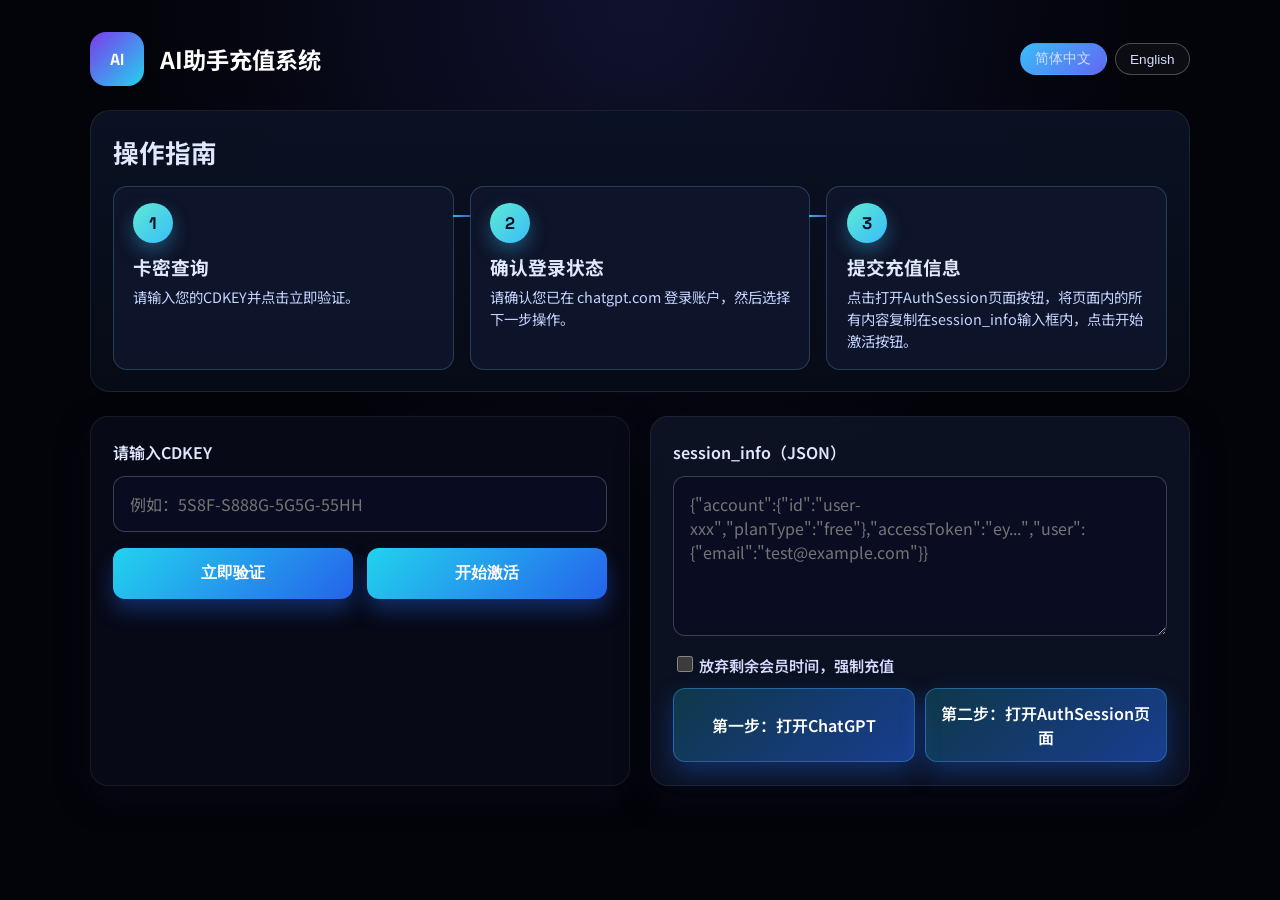
==== commit 53309061: "Add force recharge checkbox and pass force flag" ====
--- a/index.html
+++ b/index.html
@@ -10,7 +10,7 @@
       href="https://fonts.googleapis.com/css2?family=Noto+Sans+SC:wght@400;500;700&family=Space+Grotesk:wght@500;700&display=swap"
       rel="stylesheet"
     />
-    <link rel="stylesheet" href="styles.css?v=20260401a" />
+    <link rel="stylesheet" href="styles.css?v=20260405a" />
   </head>
   <body>
     <div class="shell-pro">
@@ -72,6 +72,10 @@
             data-i18n-placeholder="sessionPlaceholder"
             placeholder='{"account":{"id":"user-xxx","planType":"free"},"accessToken":"ey...","user":{"email":"test@example.com"}}'
           ></textarea>
+          <label class="option-check" for="force-recharge">
+            <input id="force-recharge" type="checkbox" />
+            <span data-i18n="forceRechargeLabel">放弃剩余会员时间，强制充值</span>
+          </label>
           <div class="auth-actions">
             <a
               class="action-link"
@@ -110,6 +114,6 @@
         aliasApiBaseUrl: "https://alias-service.ccmyqs.workers.dev/v1/alias"
       };
     </script>
-    <script type="module" src="app.js?v=20260401b"></script>
+    <script type="module" src="app.js?v=20260405a"></script>
   </body>
 </html>
--- a/styles.css
+++ b/styles.css
@@ -206,6 +206,21 @@
   min-height: 160px;
 }
 
+.option-check {
+  margin-top: 0.75rem;
+  display: inline-flex;
+  align-items: center;
+  gap: 0.55rem;
+  color: #d6dcff;
+  font-size: 0.95rem;
+}
+
+.option-check input[type="checkbox"] {
+  width: 16px;
+  height: 16px;
+  accent-color: #38bdf8;
+}
+
 .auth-actions {
   margin-top: 0.8rem;
   display: grid;
